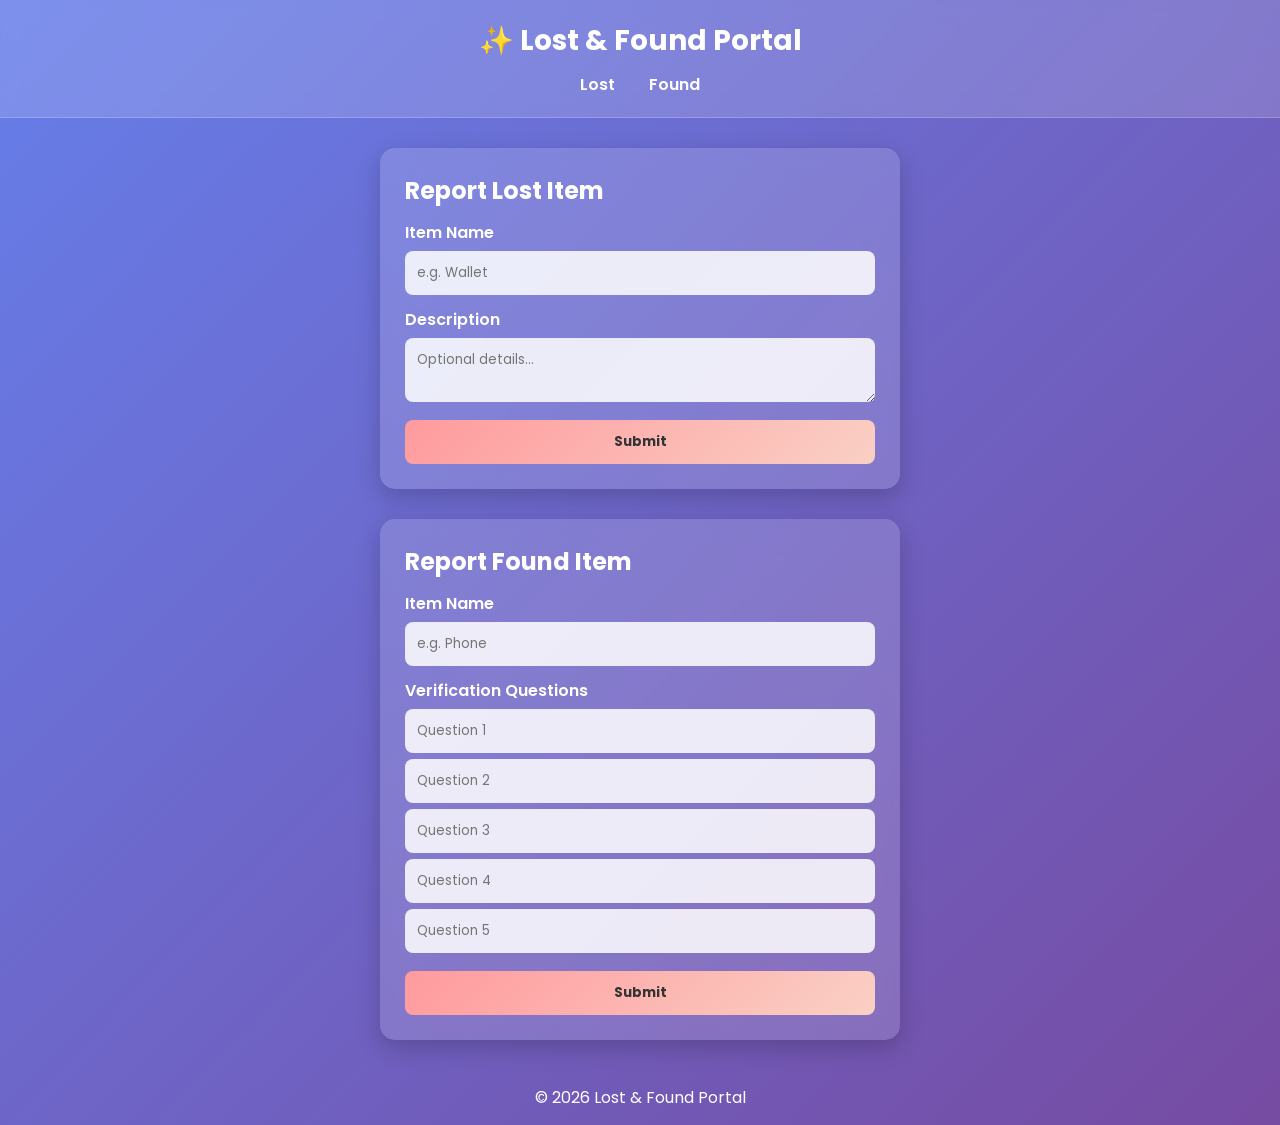
==== LOST&FOUNDPORTAL/index.html @ e23e648c "frontend development" ====
<!DOCTYPE html>
<html lang="en">
<head>
    <meta charset="UTF-8">
    <meta name="viewport" content="width=device-width, initial-scale=1.0">
    <title>Lost & Found Portal</title>

    <!-- Google Font -->
    <link href="https://fonts.googleapis.com/css2?family=Poppins:wght@300;500;700&display=swap" rel="stylesheet">

    <!-- CSS -->
    <link rel="stylesheet" href="styles.css">
</head>

<body>

    <!-- HEADER -->
    <header>
        <h1>✨ Lost & Found Portal</h1>
        <nav>
            <a href="#lost">Lost</a>
            <a href="#found">Found</a>
        </nav>
    </header>

    <!-- MESSAGE -->
    <div id="message"></div>

    <!-- LOST FORM -->
    <section id="lost" class="card">
        <h2>Report Lost Item</h2>
        <form id="lostForm">
            <label>Item Name</label>
            <input type="text" id="lostItem" placeholder="e.g. Wallet" required>

            <label>Description</label>
            <textarea id="lostDesc" placeholder="Optional details..."></textarea>

            <button type="submit">Submit</button>
        </form>
    </section>

    <!-- FOUND FORM -->
    <section id="found" class="card">
        <h2>Report Found Item</h2>
        <form id="foundForm">
            <label>Item Name</label>
            <input type="text" id="foundItem" placeholder="e.g. Phone" required>

            <label>Verification Questions</label>
            <input type="text" class="q" placeholder="Question 1" required>
            <input type="text" class="q" placeholder="Question 2" required>
            <input type="text" class="q" placeholder="Question 3" required>
            <input type="text" class="q" placeholder="Question 4" required>
            <input type="text" class="q" placeholder="Question 5" required>

            <button type="submit">Submit</button>
        </form>
    </section>

    <!-- FOOTER -->
    <footer>
        <p>© 2026 Lost & Found Portal</p>
    </footer>

    <!-- JS -->
    <script src="script.js"></script>

</body>
</html>
---- LOST&FOUNDPORTAL/styles.css ----
* {
    margin: 0;
    padding: 0;
    box-sizing: border-box;
    font-family: 'Poppins', sans-serif;
}

html {
    scroll-behavior: smooth;
}

/* 🌈 BACKGROUND */
body {
    background: linear-gradient(135deg, #667eea, #764ba2);
    min-height: 100vh;
    color: #333;
}

/* HEADER */
header {
    background: rgba(255, 255, 255, 0.15);
    backdrop-filter: blur(10px);
    color: white;
    padding: 20px;
    text-align: center;
    border-bottom: 1px solid rgba(255,255,255,0.2);
}

header h1 {
    font-size: 28px;
}

nav {
    margin-top: 10px;
}

nav a {
    color: white;
    margin: 0 15px;
    text-decoration: none;
    font-weight: 600;
    transition: 0.3s;
}

nav a:hover {
    color: #ffd6ff;
}

/* MESSAGE */
#message {
    text-align: center;
    margin: 15px;
    color: #ffffff;
    font-weight: bold;
}

/* ✨ GLASS CARD */
.card {
    background: rgba(255, 255, 255, 0.15);
    backdrop-filter: blur(15px);
    width: 85%;
    max-width: 520px;
    margin: 30px auto;
    padding: 25px;
    border-radius: 15px;
    box-shadow: 0 8px 25px rgba(0,0,0,0.2);
    color: white;

    opacity: 0;
    transform: translateY(30px);
    animation: fadeIn 0.8s ease forwards;
}

/* HOVER */
.card:hover {
    transform: translateY(-8px) scale(1.01);
}

/* FORM */
form {
    display: flex;
    flex-direction: column;
}

label {
    margin-top: 12px;
    font-weight: 600;
}

/* INPUTS */
input, textarea {
    margin-top: 6px;
    padding: 12px;
    border-radius: 8px;
    border: none;
    outline: none;
    background: rgba(255,255,255,0.85);
}

/* FOCUS EFFECT */
input:focus, textarea:focus {
    box-shadow: 0 0 8px #a18cd1;
}

/* BUTTON */
button {
    margin-top: 18px;
    padding: 12px;
    background: linear-gradient(135deg, #ff9a9e, #fad0c4);
    color: #333;
    border: none;
    border-radius: 8px;
    font-weight: bold;
    cursor: pointer;
    transition: 0.3s;
}

button:hover {
    background: linear-gradient(135deg, #fbc2eb, #a6c1ee);
}

button:active {
    transform: scale(0.95);
}

/* FOOTER */
footer {
    text-align: center;
    padding: 15px;
    color: white;
}

/* ANIMATION */
@keyframes fadeIn {
    to {
        opacity: 1;
        transform: translateY(0);
    }
}
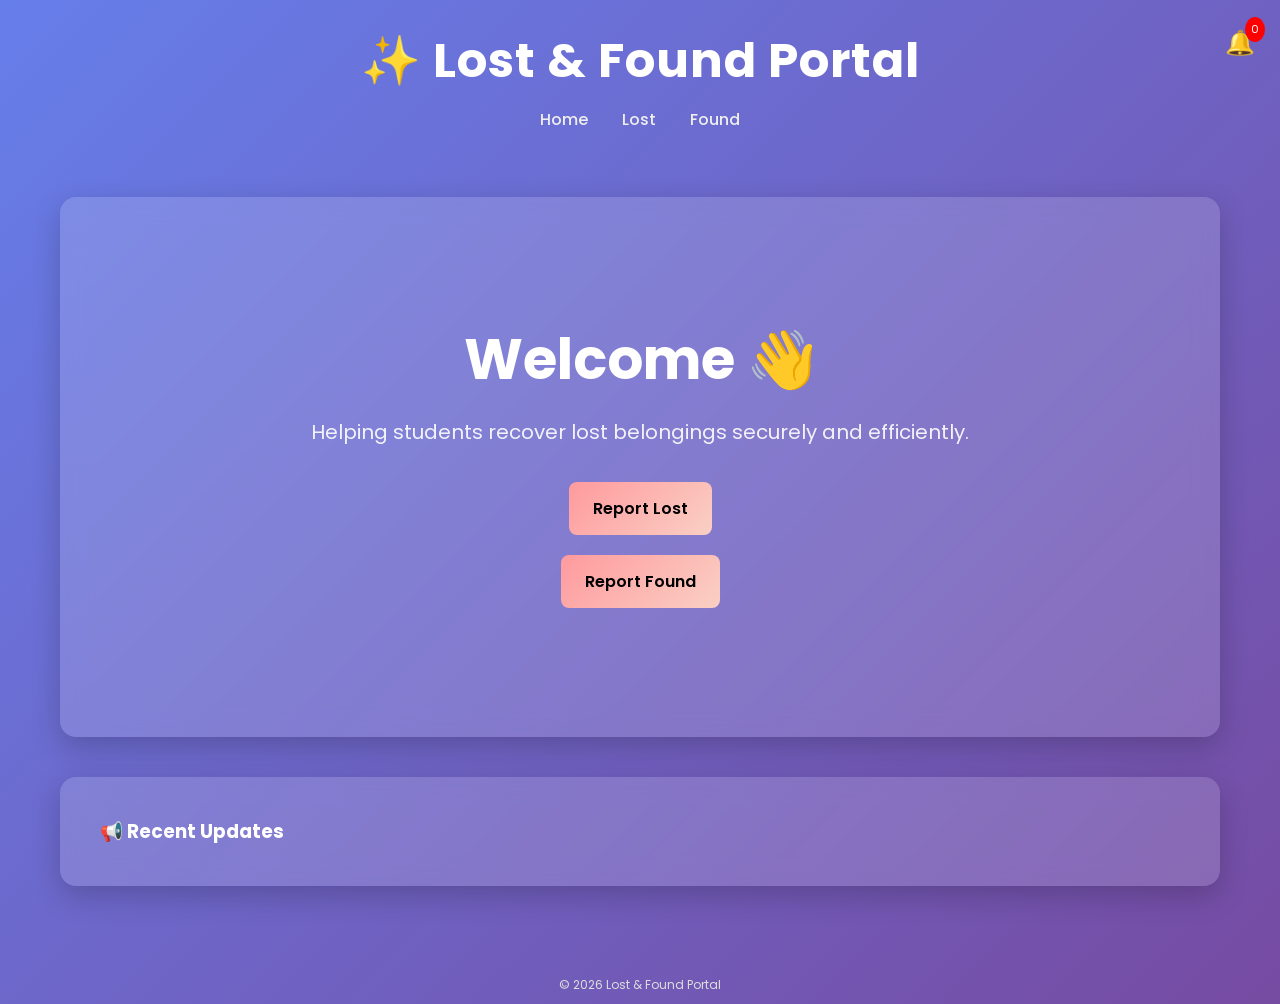
==== commit 272d2695: "updated frontend" ====
--- a/LOST&FOUNDPORTAL/index.html
+++ b/LOST&FOUNDPORTAL/index.html
@@ -1,53 +1,71 @@
 <!DOCTYPE html>
 <html lang="en">
 <head>
-    <meta charset="UTF-8">
-    <meta name="viewport" content="width=device-width, initial-scale=1.0">
-    <title>Lost & Found Portal</title>
+<meta charset="UTF-8">
+<meta name="viewport" content="width=device-width, initial-scale=1.0">
+<title>Lost & Found Portal</title>
 
-    <!-- Google Font -->
-    <link href="https://fonts.googleapis.com/css2?family=Poppins:wght@300;500;700&display=swap" rel="stylesheet">
-
-    <!-- CSS -->
-    <link rel="stylesheet" href="styles.css">
+<link href="https://fonts.googleapis.com/css2?family=Poppins:wght@300;500;700&display=swap" rel="stylesheet">
+<link rel="stylesheet" href="styles.css">
 </head>
 
 <body>
 
-    <!-- HEADER -->
-    <header>
-        <h1>✨ Lost & Found Portal</h1>
-        <nav>
-            <a href="#lost">Lost</a>
-            <a href="#found">Found</a>
-        </nav>
-    </header>
+<header>
+    <h1>✨ Lost & Found Portal</h1>
+    <nav>
+        <a onclick="showPage('home')">Home</a>
+        <a onclick="showPage('lost')">Lost</a>
+        <a onclick="showPage('found')">Found</a>
+    </nav>
+</header>
 
-    <!-- MESSAGE -->
-    <div id="message"></div>
+<!-- 🔔 BELL NOTIFICATION -->
+<div class="bell-container" onclick="toggleNotifications()">
+    <div class="bell">🔔 <span id="badge" class="badge">0</span></div>
+    <div id="notificationBox" class="notification-box"></div>
+</div>
 
-    <!-- LOST FORM -->
-    <section id="lost" class="card">
+<!-- HOME -->
+<section id="homePage" class="page active">
+    <div class="card hero">
+        <h2>Welcome 👋</h2>
+        <p>Helping students recover lost belongings securely and efficiently.</p>
+
+        <button onclick="showPage('lost')">Report Lost</button>
+        <button onclick="showPage('found')">Report Found</button>
+    </div>
+
+    <div class="card">
+        <h3>📢 Recent Updates</h3>
+        <div id="recentItems"></div>
+    </div>
+</section>
+
+<!-- LOST -->
+<section id="lostPage" class="page">
+    <div class="card">
         <h2>Report Lost Item</h2>
         <form id="lostForm">
-            <label>Item Name</label>
-            <input type="text" id="lostItem" placeholder="e.g. Wallet" required>
-
-            <label>Description</label>
-            <textarea id="lostDesc" placeholder="Optional details..."></textarea>
-
+            <input type="text" id="lostItem" placeholder="Item Name" required>
+            <textarea id="lostDesc" placeholder="Description"></textarea>
             <button type="submit">Submit</button>
         </form>
-    </section>
+    </div>
 
-    <!-- FOUND FORM -->
-    <section id="found" class="card">
+    <div class="card">
+        <h2>Lost Items</h2>
+        <div id="lostList"></div>
+    </div>
+</section>
+
+<!-- FOUND -->
+<section id="foundPage" class="page">
+    <div class="card">
         <h2>Report Found Item</h2>
         <form id="foundForm">
-            <label>Item Name</label>
-            <input type="text" id="foundItem" placeholder="e.g. Phone" required>
+            <input type="text" id="foundItem" placeholder="Item Name" required>
 
-            <label>Verification Questions</label>
             <input type="text" class="q" placeholder="Question 1" required>
             <input type="text" class="q" placeholder="Question 2" required>
             <input type="text" class="q" placeholder="Question 3" required>
@@ -56,15 +74,18 @@
 
             <button type="submit">Submit</button>
         </form>
-    </section>
+    </div>
 
-    <!-- FOOTER -->
-    <footer>
-        <p>© 2026 Lost & Found Portal</p>
-    </footer>
+    <div class="card">
+        <h2>Found Items</h2>
+        <div id="foundList"></div>
+    </div>
+</section>
 
-    <!-- JS -->
-    <script src="script.js"></script>
+<footer>
+    <p>© 2026 Lost & Found Portal</p>
+</footer>
 
+<script src="script.js"></script>
 </body>
 </html>
--- a/LOST&FOUNDPORTAL/styles.css
+++ b/LOST&FOUNDPORTAL/styles.css
@@ -1,3 +1,4 @@
+/* RESET */
 * {
     margin: 0;
     padding: 0;
@@ -5,29 +6,24 @@
     font-family: 'Poppins', sans-serif;
 }
 
-html {
-    scroll-behavior: smooth;
-}
-
-/* 🌈 BACKGROUND */
 body {
     background: linear-gradient(135deg, #667eea, #764ba2);
     min-height: 100vh;
-    color: #333;
+    display: flex;
+    flex-direction: column;
 }
 
 /* HEADER */
 header {
-    background: rgba(255, 255, 255, 0.15);
-    backdrop-filter: blur(10px);
+    text-align: center;
     color: white;
-    padding: 20px;
-    text-align: center;
-    border-bottom: 1px solid rgba(255,255,255,0.2);
+    padding: 25px 20px;
 }
 
 header h1 {
-    font-size: 28px;
+    font-size: 48px;  
+    font-weight: 700;
+    letter-spacing: 1px;
 }
 
 nav {
@@ -35,105 +31,162 @@
 }
 
 nav a {
-    color: white;
     margin: 0 15px;
-    text-decoration: none;
-    font-weight: 600;
+    cursor: pointer;
+    font-weight: 500;
+    color: #eee;
     transition: 0.3s;
 }
 
 nav a:hover {
-    color: #ffd6ff;
+    color: white;
 }
 
-/* MESSAGE */
-#message {
-    text-align: center;
-    margin: 15px;
-    color: #ffffff;
-    font-weight: bold;
+/* PAGE - FULL WIDTH + FULL HEIGHT */
+.page {
+    display: none;
+    width: 100%;
+    min-height: calc(100vh - 120px); /* full screen */
+    padding: 40px 60px;
 }
 
-/* ✨ GLASS CARD */
+.page.active {
+    display: flex;
+    flex-direction: column;
+    justify-content: flex-start;
+}
+
+/* FULL WIDTH SECTIONS */
 .card {
-    background: rgba(255, 255, 255, 0.15);
-    backdrop-filter: blur(15px);
-    width: 85%;
-    max-width: 520px;
-    margin: 30px auto;
-    padding: 25px;
-    border-radius: 15px;
-    box-shadow: 0 8px 25px rgba(0,0,0,0.2);
+    width: 100%;
+    margin-bottom: 40px;
+    padding: 40px;
+
+    border-radius: 16px;
+    background: rgba(255,255,255,0.15);
+    backdrop-filter: blur(12px);
     color: white;
 
-    opacity: 0;
-    transform: translateY(30px);
-    animation: fadeIn 0.8s ease forwards;
+    box-shadow: 0 10px 30px rgba(0,0,0,0.2);
 }
 
-/* HOVER */
-.card:hover {
-    transform: translateY(-8px) scale(1.01);
+/* HERO - BIG + CENTERED */
+.hero {
+    min-height: 60vh;
+    display: flex;
+    flex-direction: column;
+    justify-content: center;
+    align-items: center;
+
+    padding: 60px 40px;
+    text-align: center;
+}
+
+.hero h2 {
+    font-size: 56px;  /* bigger hero text */
+    font-weight: 700;
+    margin-bottom: 15px;
+}
+
+.hero p {
+    font-size: 20px;
+    margin-bottom: 25px;
+    opacity: 0.9;
+}
+
+.hero button {
+    margin: 10px;
+    padding: 14px 24px;
+    font-size: 16px;
 }
 
 /* FORM */
 form {
     display: flex;
     flex-direction: column;
+    max-width: 700px;
 }
 
-label {
+input, textarea {
     margin-top: 12px;
-    font-weight: 600;
-}
-
-/* INPUTS */
-input, textarea {
-    margin-top: 6px;
-    padding: 12px;
+    padding: 14px;
     border-radius: 8px;
     border: none;
-    outline: none;
-    background: rgba(255,255,255,0.85);
-}
-
-/* FOCUS EFFECT */
-input:focus, textarea:focus {
-    box-shadow: 0 0 8px #a18cd1;
+    font-size: 14px;
 }
 
 /* BUTTON */
 button {
-    margin-top: 18px;
-    padding: 12px;
+    margin-top: 15px;
+    padding: 14px;
+    border-radius: 8px;
+    border: none;
+    font-weight: 600;
+    cursor: pointer;
     background: linear-gradient(135deg, #ff9a9e, #fad0c4);
-    color: #333;
-    border: none;
-    border-radius: 8px;
-    font-weight: bold;
-    cursor: pointer;
     transition: 0.3s;
 }
 
 button:hover {
-    background: linear-gradient(135deg, #fbc2eb, #a6c1ee);
+    transform: translateY(-2px);
 }
 
-button:active {
-    transform: scale(0.95);
+/* ITEM LIST */
+.item {
+    background: rgba(255,255,255,0.2);
+    padding: 12px;
+    margin-top: 12px;
+    border-radius: 8px;
+}
+
+/* 🔔 BELL */
+.bell-container {
+    position: fixed;
+    top: 25px;
+    right: 25px;
+    cursor: pointer;
+}
+
+.bell {
+    font-size: 24px;
+    color: white;
+    position: relative;
+}
+
+.badge {
+    position: absolute;
+    top: -8px;
+    right: -10px;
+    background: red;
+    color: white;
+    font-size: 11px;
+    padding: 4px 6px;
+    border-radius: 50%;
+}
+
+/* DROPDOWN */
+.notification-box {
+    display: none;
+    position: absolute;
+    right: 0;
+    top: 40px;
+    background: white;
+    color: black;
+    width: 280px;
+    border-radius: 10px;
+    padding: 10px;
+}
+
+.notification-box div {
+    padding: 8px;
+    border-bottom: 1px solid #ddd;
 }
 
 /* FOOTER */
 footer {
     text-align: center;
-    padding: 15px;
-    color: white;
-}
-
-/* ANIMATION */
-@keyframes fadeIn {
-    to {
-        opacity: 1;
-        transform: translateY(0);
-    }
+    color: #ddd;
+    font-size: 12px;
+    padding: 10px;
+    margin-top: auto;
 }
